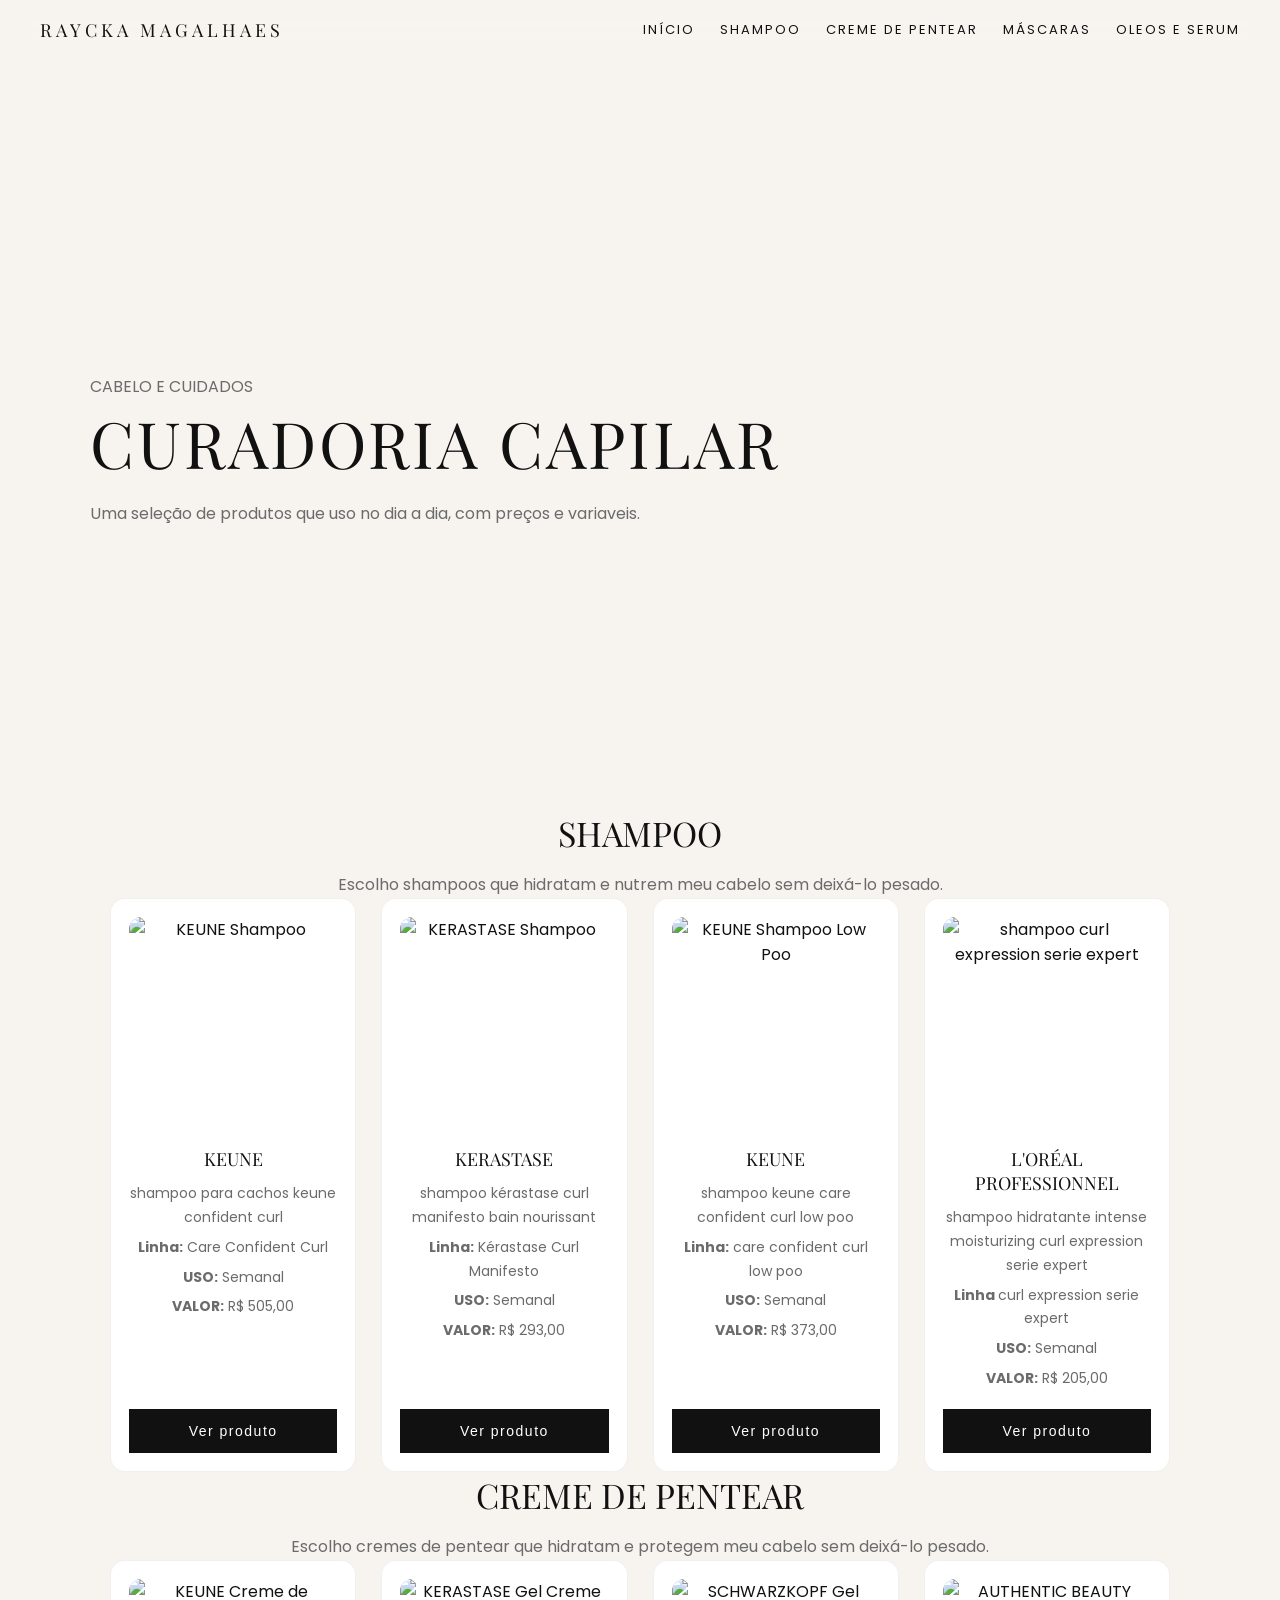
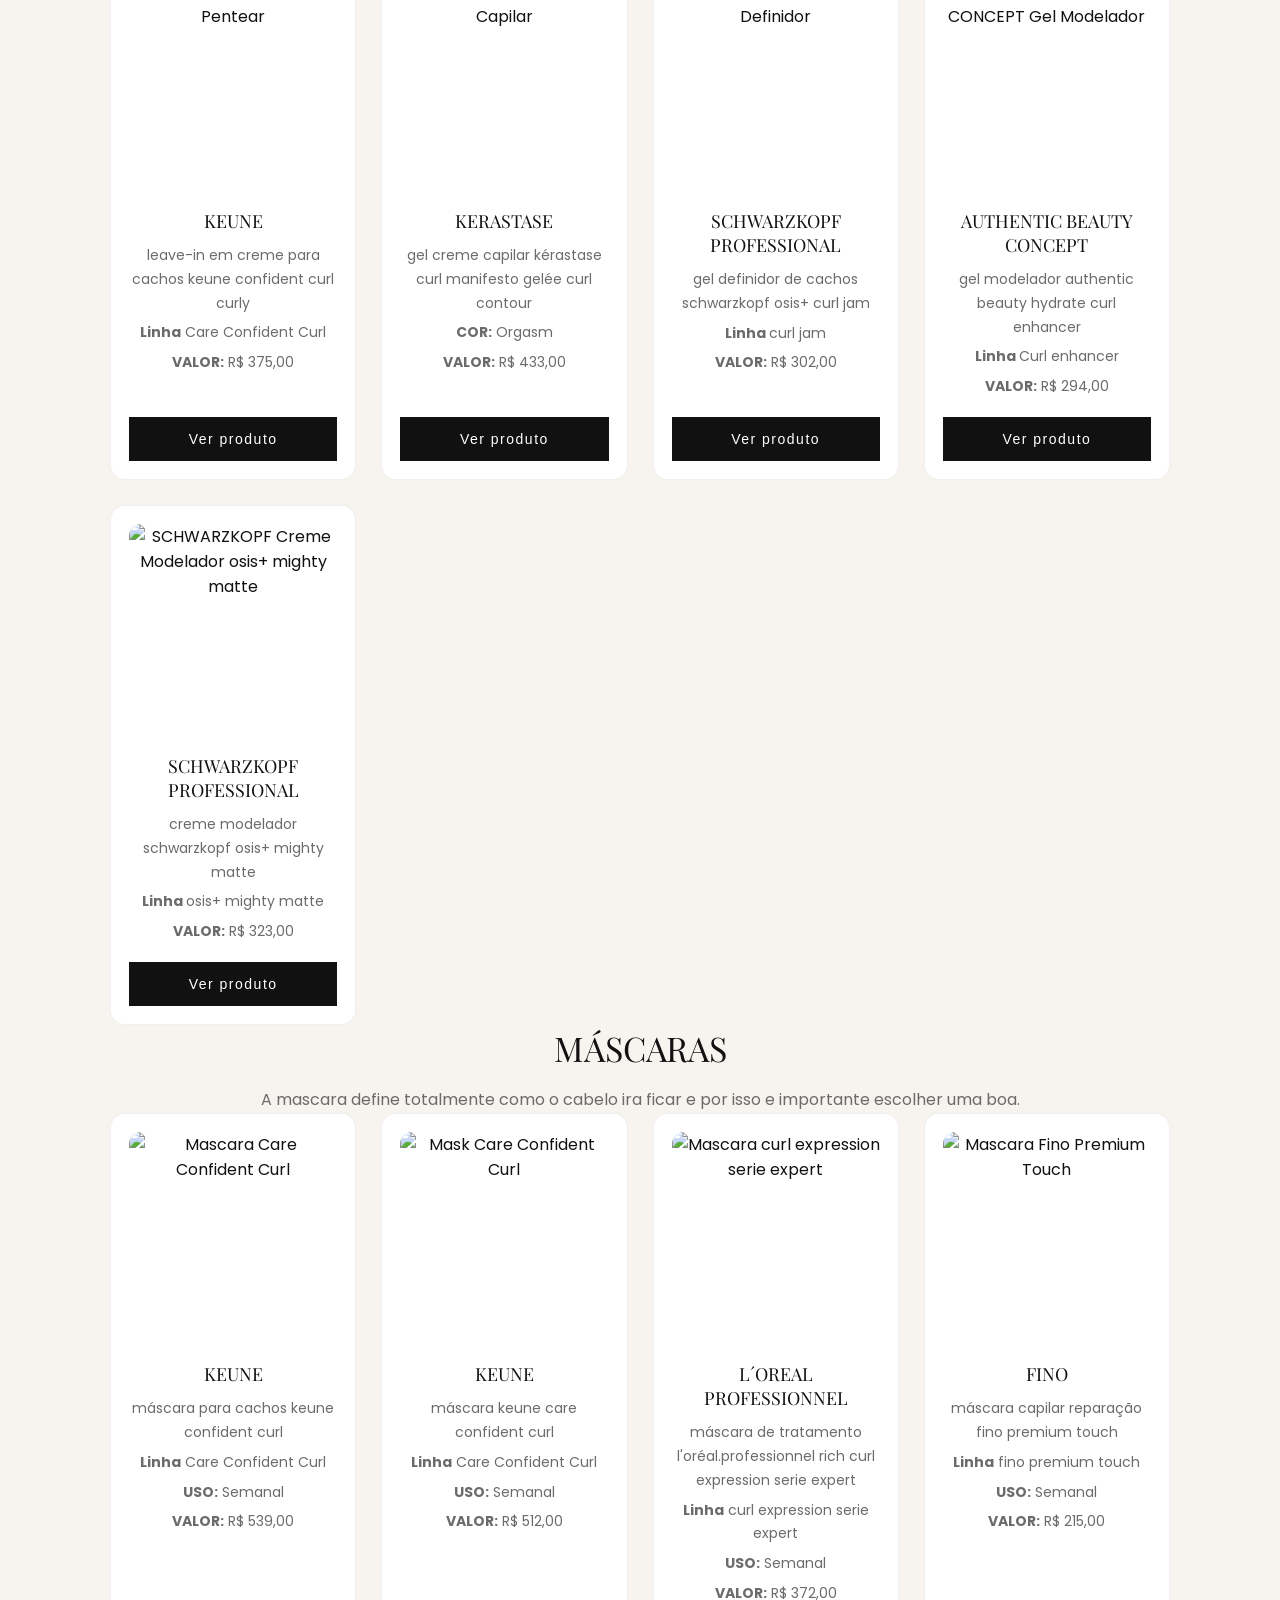
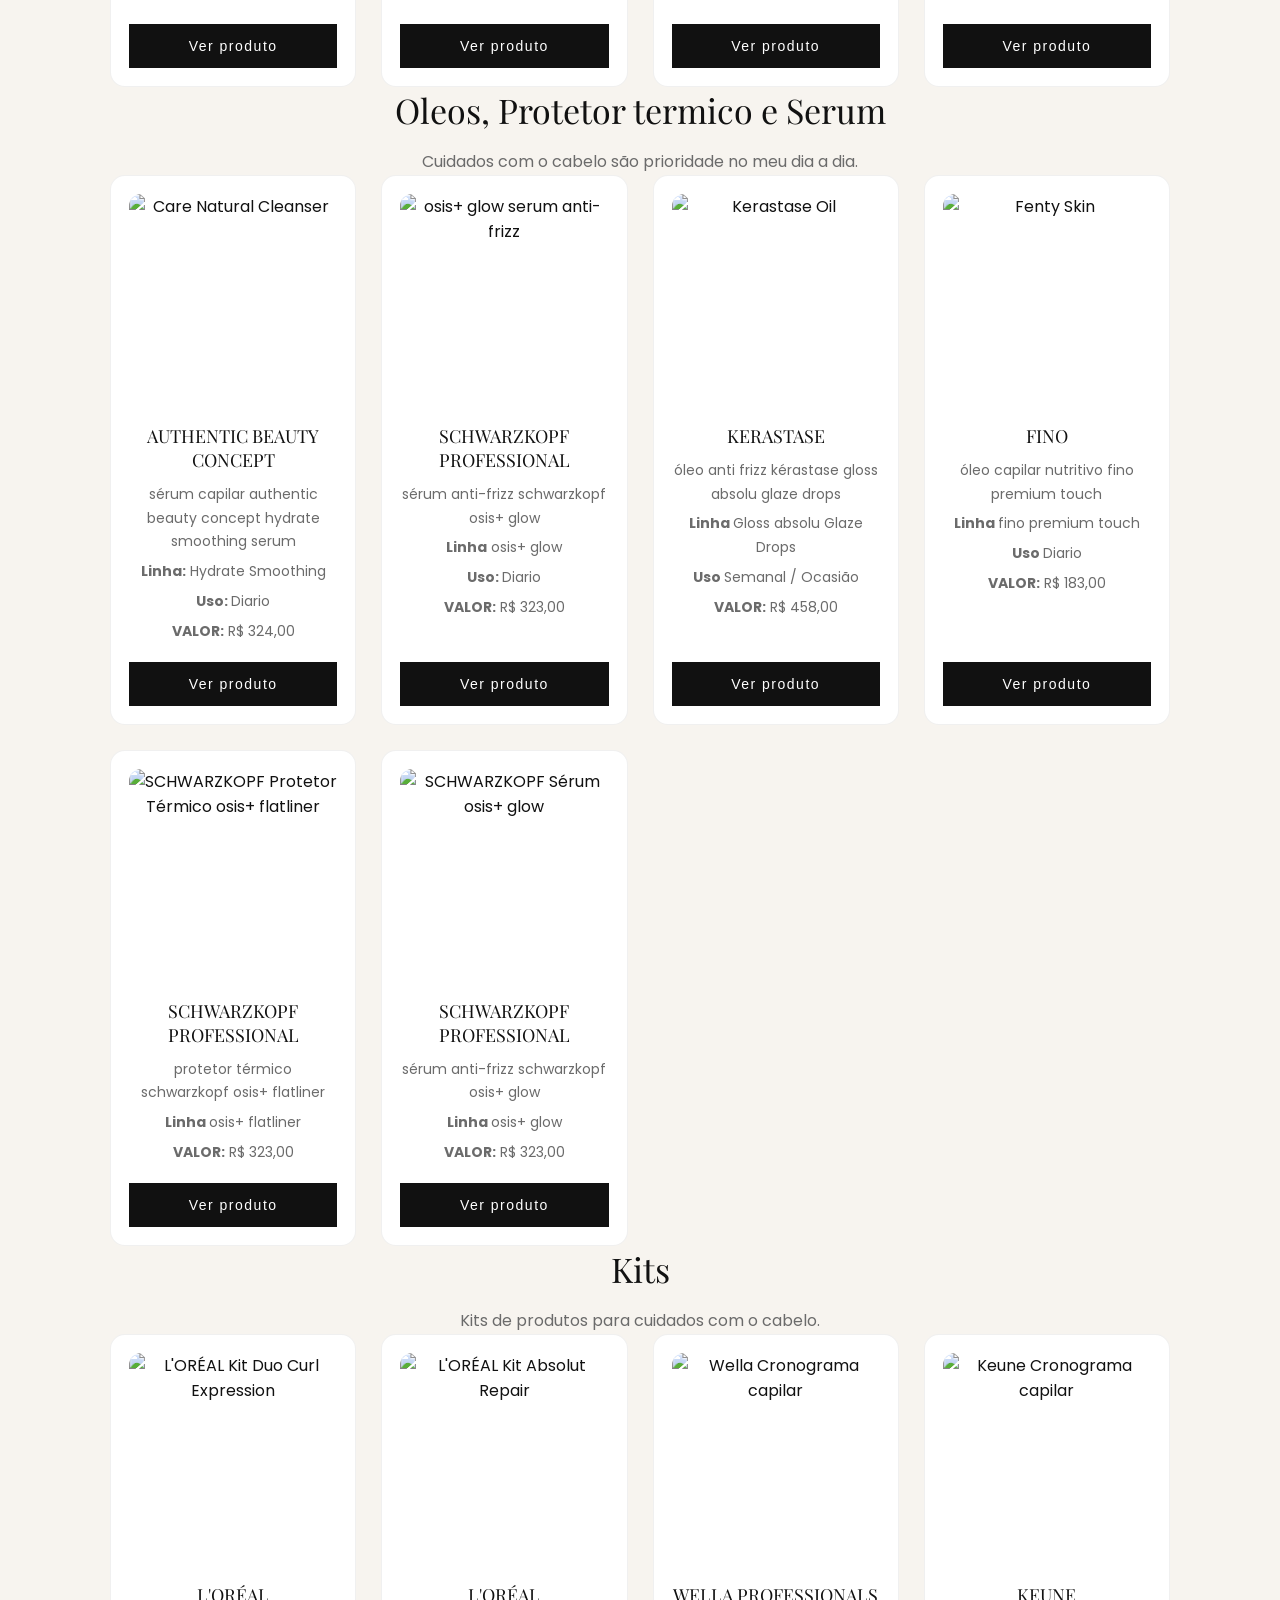
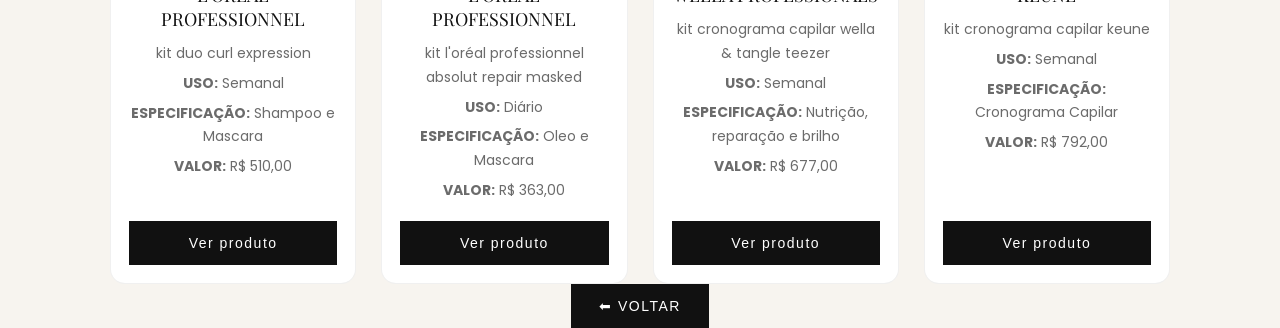
==== Cabelo.html @ 3a83c963 "Add files via upload" ====
<!DOCTYPE html>
<html lang="pt-BR">
<head>
    <meta charset="UTF-8">
    <title>Cabelo - Guia de Presentes</title>

    <link rel="stylesheet" href="style.css">

    <!-- FONTES -->
    <link rel="preconnect" href="https://fonts.googleapis.com">
    <link rel="preconnect" href="https://fonts.gstatic.com" crossorigin>

    <link href="https://fonts.googleapis.com/css2?family=Playfair+Display:wght@500;700&family=Poppins:wght@300;400;500;600&display=swap" rel="stylesheet">
</head>

<body>

<!-- ================= TOPBAR ================= -->
<div class="topbar">

    <div class="logo">RAYCKA MAGALHAES</div>

    <div class="links">
        <a href="index.html">Início</a>
        <a href="#Shampoo">Shampoo</a>
        <a href="#Creme de Pentear">Creme de Pentear</a>
        <a href="#mascaras">Máscaras</a>
        <a href="#Oleos e Serum">Oleos e Serum</a>
    </div>

</div>

<!-- ================= HERO ================= -->
<section class="hero container">

    <div class="hero-texto">

        <p class="subtitulo">CABELO E CUIDADOS</p>

        <h1>CURADORIA CAPILAR</h1>

        <p class="descricao">
            Uma seleção de produtos que uso no dia a dia, com preços e variaveis.
        </p>

    </div>

</section>

<!-- ================= SHAMPOO ================= -->
<section id="Shampoo" class="container reveal">

    <h2>SHAMPOO</h2>

    <p>Escolho shampoos que hidratam e nutrem meu cabelo sem deixá-lo pesado.</p>

    <div class="grid">

        <div class="card">
            <img src="images/KEUNE.shampoocareconfidentcurl.jpg" alt="KEUNE Shampoo">
            <h2>KEUNE</h2>
            <p>shampoo para cachos keune confident curl</p>
            <p><strong>Linha:</strong> Care Confident Curl</p>
            <p><strong>USO:</strong> Semanal</p>
            <p><strong>VALOR:</strong> R$ 505,00</p>

            <a href="https://www.sephora.com.br/shampoo-para-cachos-keune-confident-curl-9090820292-9090820292.html" target="_blank">
                <button>Ver produto</button>
            </a>
        </div>

        <div class="card">
            <img src="images/KERASTASE.shampoo.curlmanifesto.jpg" alt="KERASTASE Shampoo">
            <h2>KERASTASE</h2>
            <p>shampoo kérastase curl manifesto bain nourissant</p>
            <p><strong>Linha:</strong> Kérastase Curl Manifesto</p>
            <p><strong>USO:</strong> Semanal</p>
            <p><strong>VALOR:</strong> R$ 293,00</p>

            <a href="https://www.sephora.com.br/shampoo-kerastase-curl-manifesto-bain-nourissant-44990645-44990645.html" target="_blank">
                <button>Ver produto</button>
            </a>
        </div>

        <div class="card">
            <img src="images/KEUNE.shampoocareconfidentcurllowpoo.jpg" alt="KEUNE Shampoo Low Poo">
            <h2>KEUNE</h2>
            <p>shampoo keune care confident curl low poo</p>
            <p><strong>Linha:</strong> care confident curl low poo</p>
            <p><strong>USO:</strong> Semanal</p>
            <p><strong>VALOR:</strong> R$ 373,00</p>

            <a href="https://www.sephora.com.br/shampoo-keune-care-confident-curl-low-poo-9090719274-9090719274.html" target="_blank">
                <button>Ver produto</button>
            </a>
        </div>

        <div class="card">
            <img src="images/LOREAL.shampoocurlexpressionserieexpert.jpg" alt="shampoo curl expression serie expert">
            <h2>L'ORÉAL PROFESSIONNEL</h2>
            <p>shampoo hidratante intense moisturizing curl expression serie expert</p>
            <p><strong>Linha </strong> curl expression serie expert</p>
            <p><strong>USO:</strong> Semanal</p>
            <p><strong>VALOR:</strong> R$ 205,00</p>

            <a href="https://www.sephora.com.br/shampoo-hidratante-l-oreal-professionnel-intense-moisturizing-curl-expression-serie-expert-9090618637-9090618637.html" target="_blank">
                <button>Ver produto</button>
            </a>
        </div>

    </div>
</section>

<!-- ================= CREME DE PENTEAR ================= -->
<section id="Creme de Pentear" class="container reveal">

    <h2>CREME DE PENTEAR</h2>

    <p>Escolho cremes de pentear que hidratam e protegem meu cabelo sem deixá-lo pesado.</p>

    <div class="grid">

        <div class="card">
            <img src="images/KEUNE.cremepentearcareconfidentcurl.jpg" alt="KEUNE Creme de Pentear">
            <h2>KEUNE</h2>
            <p>leave-in em creme para cachos keune confident curl curly</p>
            <p><strong>Linha</strong> Care Confident Curl</p>
            <p><strong>VALOR:</strong> R$ 375,00</p>

            <a href="https://www.sephora.com.br/leave-in-para-cachos-keune-confident-curl-curly-9090820299-9090820299.html" target="_blank">
                <button>Ver produto</button>
            </a>
        </div>

        <div class="card">
            <img src="images/KERASTASE.gelcremecapilarcurlmanifesto.jpg" alt="KERASTASE Gel Creme Capilar">
            <h2>KERASTASE</h2>
            <p>gel creme capilar kérastase curl manifesto gelée curl contour</p>
            <p><strong>COR:</strong> Orgasm</p>
            <p><strong>VALOR:</strong> R$ 433,00</p>

            <a href="https://www.sephora.com.br/gel-creme-capilar-kerastase-curl-manifesto-gelee-curl-contour-44990650-44990650.html" target="_blank">
                <button>Ver produto</button>
            </a>
        </div>

        <div class="card">
            <img src="images/SCHWARZKOPF.geldefinidorcurljam.jpg" alt="SCHWARZKOPF Gel Definidor">
            <h2>SCHWARZKOPF PROFESSIONAL</h2>
            <p>gel definidor de cachos schwarzkopf osis+ curl jam</p>
            <p><strong>Linha </strong> curl jam</p>
            <p><strong>VALOR:</strong> R$ 302,00</p>

            <a href="https://www.sephora.com.br/gel-definidor-de-cachos-schwarzkopf-osis%2B-curl-jam-9090713529-9090713529.html" target="_blank">
                <button>Ver produto</button>
            </a>
        </div>

        <div class="card">
            <img src="images/AUTHENTICBEAUTYCONCEPT.gelmodeladorcurlenhancer.jpg" alt="AUTHENTIC BEAUTY CONCEPT Gel Modelador">
            <h2>AUTHENTIC BEAUTY CONCEPT</h2>
            <p>gel modelador authentic beauty hydrate curl enhancer</p>
            <p><strong>Linha </strong> Curl enhancer</p>
            <p><strong>VALOR:</strong> R$ 294,00</p>

            <a href="https://www.sephora.com.br/gel-modelador-authentic-beauty-hydrate-curl-enhancer-9090722160-722160.html" target="_blank">
                <button>Ver produto</button>
            </a>
        </div>

        <div class="card">
            <img src="images/SCHWARZKOPF.crememodeladorosismightymatte.jpg" alt="SCHWARZKOPF Creme Modelador osis+ mighty matte">
            <h2>SCHWARZKOPF PROFESSIONAL</h2>
            <p>creme modelador schwarzkopf osis+ mighty matte</p>
            <p><strong>Linha </strong> osis+ mighty matte</p>
            <p><strong>VALOR:</strong> R$ 323,00</p>

            <a href="https://www.sephora.com.br/creme-modelador-schwarzkopf-osis%2B-mighty-matte-9090713520-9090713520.html" target="_blank">
                <button>Ver produto</button>
            </a>
        </div>

    </div>
</section>

<!-- ================= MASCARAS ================= -->
<section id="mascaras" class="container reveal">

    <h2>MÁSCARAS</h2>

    <p>A mascara define totalmente como o cabelo ira ficar e por isso e importante escolher uma boa.</p>

    <div class="grid">

        <div class="card">
            <img src="images/KEUNE.mascaracareconfident.jpg" alt="Mascara Care Confident Curl">
            <h2>KEUNE</h2>
            <p>máscara para cachos keune confident curl</p>
            <p><strong>Linha</strong> Care Confident Curl</p>
            <p><strong>USO:</strong> Semanal</p>
            <p><strong>VALOR:</strong> R$ 539,00</p>

            <a href="https://www.sephora.com.br/mascara-para-cachos-keune-confident-curl-9090820296-9090820296.html" target="_blank">
                <button>Ver produto</button>
            </a>
        </div>

        <div class="card">
            <img src="images/KEUNE.careconfidentmask.jpg" alt="Mask Care Confident Curl">
            <h2>KEUNE</h2>
            <p>máscara keune care confident curl</p>
            <p><strong>Linha</strong> Care Confident Curl</p>
            <p><strong>USO:</strong> Semanal</p>
            <p><strong>VALOR:</strong> R$ 512,00</p>

            <a href="https://www.sephora.com.br/mascara-keune-care-confident-curl-9090719280-9090719280.html" target="_blank">
                <button>Ver produto</button>
            </a>
        </div>

        <div class="card">
            <img src="images/LOREAL.mascaracurlexpressionserieexpert.jpg" alt="Mascara curl expression serie expert">
            <h2>L´OREAL PROFESSIONNEL</h2>
            <p>máscara de tratamento l'oréal.professionnel rich curl expression serie expert</p>
            <p><strong>Linha</strong> curl expression serie expert</p>
            <p><strong>USO:</strong> Semanal</p>
            <p><strong>VALOR:</strong> R$ 372,00</p>

            <a href="https://www.sephora.com.br/mascara-de-tratamento-l-oreal-professionnel-rich-curl-expression-serie-expert-9090654059-9090654059.html" target="_blank">
                <button>Ver produto</button>
            </a>
        </div>

        <div class="card">
            <img src="images/FINO.máscarafinopremiumtouch.jpg" alt="Mascara Fino Premium Touch">
            <h2>FINO</h2>
            <p>máscara capilar reparação fino premium touch</p>
            <p><strong>Linha</strong> fino premium touch</p>
            <p><strong>USO:</strong> Semanal</p>
            <p><strong>VALOR:</strong> R$ 215,00</p>

            <a href="https://www.sephora.com.br/mascara-capilar-reparacao-fino-premium-touch-9090815481-9090815481.html" target="_blank">
                <button>Ver produto</button>
            </a>
        </div>


    </div>
</section>

<!-- ================= OLEOS E SERUM ================= -->
<section id="Oleos e Serum" class="container reveal">

    <h2>Oleos, Protetor termico e Serum</h2>

    <p>Cuidados com o cabelo são prioridade no meu dia a dia.</p>

    <div class="grid">

        <div class="card">
            <img src="images/AUTHENTICBEAUTYCONCEPT.serumhydratesmoothing.jpg" alt="Care Natural Cleanser">
            <h2>AUTHENTIC BEAUTY CONCEPT</h2>
            <p>sérum capilar authentic beauty concept hydrate smoothing serum</p>
            <p><strong>Linha:</strong> Hydrate Smoothing</p>
            <p><strong>Uso: </strong> Diario</p>
            <p><strong>VALOR:</strong> R$ 324,00</p>

            <a href="https://www.sephora.com.br/serum-capilar-authentic-beauty-concept-hydrate-smoothing-serum-9090736682-736682.html" target="_blank">
                <button>Ver produto</button>
            </a>
        </div>

        <div class="card">
            <img src="images/SCHWARZKOPFPROFESSIONAL.serumantifrizzosis.jpg" alt="osis+ glow serum anti-frizz">
            <h2>SCHWARZKOPF PROFESSIONAL</h2>
            <p>sérum anti-frizz schwarzkopf osis+ glow</p>
            <p><strong>Linha</strong> osis+ glow</p>
            <p><strong>Uso: </strong> Diario</p>
            <p><strong>VALOR:</strong> R$ 323,00</p>

            <a href="https://www.sephora.com.br/serum-anti-frizz-schwarzkopf-osis%2B-glow-9090713541-9090713541.html" target="_blank">
                <button>Ver produto</button>
            </a>
        </div>

        <div class="card">
            <img src="images/KERASTASE.oleoglossabsolu.jpg" alt="Kerastase Oil">
            <h2>KERASTASE</h2>
            <p>óleo anti frizz kérastase gloss absolu glaze drops</p>
            <p><strong>Linha </strong> Gloss absolu Glaze Drops</p>
            <p><strong>Uso </strong> Semanal / Ocasião</p>
            <p><strong>VALOR:</strong> R$ 458,00</p>

            <a href="https://www.sephora.com.br/oleo-anti-frizz-%20kerastase-gloss-absolu-glaze-drops-88993372-88993372.html" target="_blank">
                <button>Ver produto</button>
            </a>
        </div>

        <div class="card">
            <img src="images/FINO.óleocapilarfinopremiumtouch.jpg" alt="Fenty Skin">
            <h2>FINO</h2>
            <p>óleo capilar nutritivo fino premium touch</p>
            <p><strong>Linha </strong> fino premium touch</p>
            <p><strong>Uso </strong> Diario</p>
            <p><strong>VALOR:</strong> R$ 183,00</p>

            <a href="https://www.sephora.com.br/oleo-capilar-nutritivo-fino-premium-touch-9090815482-9090815482.html" target="_blank">
                <button>Ver produto</button>
            </a>
        </div>

        <div class="card">
            <img src="images/SCHWARZKOPF.protetortermicoosisflatliner.jpg" alt="SCHWARZKOPF Protetor Térmico osis+ flatliner">
            <h2>SCHWARZKOPF PROFESSIONAL</h2>
            <p>protetor térmico schwarzkopf osis+ flatliner</p>
            <p><strong>Linha </strong> osis+ flatliner</p>
            <p><strong>VALOR:</strong> R$ 323,00</p>

            <a href="https://www.sephora.com.br/protetor-termico-schwarzkopf-flatliner-osis%2B-9090713534-9090713534.html" target="_blank">
                <button>Ver produto</button>
            </a>
        </div>

        <div class="card">
            <img src="images/SCHWARZKOPF.sérumosisglow.jpg" alt="SCHWARZKOPF Sérum osis+ glow">
            <h2>SCHWARZKOPF PROFESSIONAL</h2>
            <p>sérum anti-frizz schwarzkopf osis+ glow</p>
            <p><strong>Linha </strong> osis+ glow</p>
            <p><strong>VALOR:</strong> R$ 323,00</p>

            <a href="https://www.sephora.com.br/serum-anti-frizz-schwarzkopf-osis%2B-glow-9090713541-9090713541.html" target="_blank">
                <button>Ver produto</button>
            </a>
        </div>

    </div>
</section>

<!-- ================= KITS ================= -->
<section id="Kits" class="container reveal">

    <h2>Kits</h2>

    <p>Kits de produtos para cuidados com o cabelo.</p>

    <div class="grid">

        <div class="card">
            <img src="images/LOREAL.kitduocurlexpression.jpg" alt="L'ORÉAL Kit Duo Curl Expression">
            <h2>L'ORÉAL PROFESSIONNEL</h2>
            <p>kit duo curl expression</p>
            <p><strong>USO:</strong> Semanal</p>
            <p><strong>ESPECIFICAÇÃO:</strong> Shampoo e Mascara</p>
            <p><strong>VALOR:</strong> R$ 510,00</p>

            <a href="https://www.sephora.com.br/kit-duo-curl-expression-kit90hair-kit90hair.html" target="_blank">
                <button>Ver produto</button>
            </a>
        </div>

        <div class="card">
            <img src="images/LOREAL.kitabsolutrepair.jpg" alt="L'ORÉAL Kit Absolut Repair">
            <h2>L'ORÉAL PROFESSIONNEL</h2>
            <p>kit l'oréal professionnel absolut repair masked</p>
            <p><strong>USO:</strong> Diário</p>
            <p><strong>ESPECIFICAÇÃO:</strong> Oleo e Mascara</p>
            <p><strong>VALOR:</strong> R$ 363,00</p>

            <a href="https://www.sephora.com.br/kit-l-oreal-professionnel-absolut-repair-masked-9090771882-9090771882.html" target="_blank">
                <button>Ver produto</button>
            </a>
        </div>

        <div class="card">
            <img src="images/WELLA.kitcronogramacapilarepente.jpg" alt="Wella Cronograma capilar">
            <h2>WELLA PROFESSIONALS</h2>
            <p>kit cronograma capilar wella & tangle teezer</p>
            <p><strong>USO:</strong> Semanal</p>
            <p><strong>ESPECIFICAÇÃO:</strong> Nutrição, reparação e brilho</p>
            <p><strong>VALOR:</strong> R$ 677,00</p>

            <a href="https://www.sephora.com.br/Kit-Cronograma-Capilar-Wella-tangle-teezer-Kit48Hair-Kit48Hair.html" target="_blank">
                <button>Ver produto</button>
            </a>
        </div>

        <div class="card">
            <img src="images/KEUNE.kitcronogramacapilarepente.jpg" alt="Keune Cronograma capilar">
            <h2>KEUNE</h2>
            <p>kit cronograma capilar keune</p>
            <p><strong>USO:</strong> Semanal</p>
            <p><strong>ESPECIFICAÇÃO:</strong> Cronograma Capilar</p>
            <p><strong>VALOR:</strong> R$ 792,00</p>

            <a href="https://www.sephora.com.br/kit-cronograma-capilar-keune-kit14hair-kit14hair.html" target="_blank">
                <button>Ver produto</button>
            </a>
        </div>

    </div>
</section>

<!-- ================= VOLTAR ================= -->
<div class="container">
    <button onclick="window.location.href='index.html'">
        ⬅ VOLTAR
    </button>
</div>

</body>
</html>
---- style.css ----
/* ===========================
   VARIÁVEIS (CORES LUXO)
=========================== */

:root {
    --cor-fundo: #f7f4ef;
    --cor-principal: #111111;
    --cor-secundaria: #3a3a3a;
    --cor-texto-claro: #6b6b6b;
    --cor-branco: #ffffff;
}

/* ===========================
   RESET BÁSICO
=========================== */

* {
    margin: 0;
    padding: 0;
    box-sizing: border-box;
}

/* ===========================
   BODY
=========================== */

body {
    background-color: var(--cor-fundo);
    font-family: "Poppins", sans-serif;
    color: var(--cor-principal);
    padding-top: 90px;
    text-align: center;
}

/* ===========================
   CONTAINER
=========================== */

.container {
    max-width: 1100px;
    margin: 0 auto;
    padding: 0 20px;
}

/* ===========================
   TIPOGRAFIA
=========================== */

h1, h2, h3 {
    font-family: "Playfair Display", serif;
    font-weight: 400;
}

h1 {
    font-size: 64px;
    letter-spacing: 3px;
    margin-bottom: 15px;
}

h2 {
    font-size: 34px;
    margin-bottom: 15px;
}

p {
    font-size: 16px;
    line-height: 1.7;
    color: var(--cor-texto-claro);
}

/* ===========================
   LINKS
=========================== */

a {
    text-decoration: none;
    color: inherit;
}

/* ===========================
   BOTÕES
=========================== */

button,
.botao-principal {
    background: var(--cor-principal);
    color: var(--cor-branco);
    border: none;
    padding: 14px 28px;
    font-size: 14px;
    letter-spacing: 1.5px;
    cursor: pointer;
    transition: 0.3s ease;
}

button:hover,
.botao-principal:hover {
    background: #000;
    transform: translateY(-2px);
}

/* ===========================
   TOPBAR
=========================== */

.topbar {
    position: fixed;
    top: 0;
    left: 0;
    width: 100%;
    padding: 18px 40px;

    display: flex;
    justify-content: space-between;
    align-items: center;

    background: rgba(247, 244, 239, 0.75);
    backdrop-filter: blur(14px);
    z-index: 9999;
}

.logo {
    font-family: "Playfair Display", serif;
    font-size: 18px;
    letter-spacing: 4px;
}

.topbar .links {
    display: flex;
    gap: 25px;
}

.topbar .links a {
    font-size: 13px;
    letter-spacing: 2px;
    text-transform: uppercase;
}

/* ===========================
   HERO (SEM OVERFLOW)
=========================== */

.hero {
    display: flex;
    align-items: center;
    justify-content: space-between;
    gap: 60px;
    min-height: 80vh;
    padding: 60px 0;
}

.hero-texto {
    flex: 1;
    text-align: left;
}

.hero-imagem {
    flex: 1;
    display: flex;
    justify-content: center;
}

.hero-imagem img {
    width: 100%;
    max-width: 450px;
}

/* ===========================
   CATEGORIAS
=========================== */

.categorias {
    margin-top: 80px;
}

.categorias-grid {
    display: grid;
    grid-template-columns: repeat(auto-fit, minmax(220px, 1fr));
    gap: 25px;
}

/* ===========================
   GRID DE PRODUTOS
=========================== */

.grid {
    display: grid;
    grid-template-columns: repeat(auto-fit, minmax(220px, 1fr));
    gap: 25px;
    align-items: stretch;
}

/* ===========================
   CARD PADRONIZADO (CORRIGIDO)
=========================== */

.card {
    background: var(--cor-branco);
    border: 1px solid rgba(0, 0, 0, 0.06);
    border-radius: 15px;

    padding: 18px;

    display: flex;
    flex-direction: column;

    height: 100%;
}

/* hover */
.card:hover {
    transform: translateY(-6px);
    box-shadow: 0 18px 40px rgba(0, 0, 0, 0.12);
}

/* imagem uniforme */
.card img {
    width: 100%;
    height: 210px;
    object-fit: cover;
    border-radius: 12px;
    margin-bottom: 12px;
}

/* texto */
.card h2 {
    font-size: 18px;
    margin: 8px 0;
}

.card p {
    font-size: 14px;
    margin: 3px 0;
}

/* botão sempre embaixo */
.card a {
    margin-top: auto;
}

.card button {
    width: 100%;
    margin-top: 15px;
}

/* ===========================
   MENU CATEGORIAS
=========================== */

.menu-categorias {
    display: flex;
    justify-content: center;
    gap: 12px;
    margin: 30px 0;
    flex-wrap: wrap;
}

.menu-categorias a {
    background: var(--cor-principal);
    color: white;
    padding: 10px 18px;
    font-size: 13px;
}

/* ===========================
   UTILIDADES
=========================== */

section {
    padding: 80px 0;
    scroll-margin-top: 120px;
}

.escondido {
    display: none;
}

.visivel {
    display: block;
}
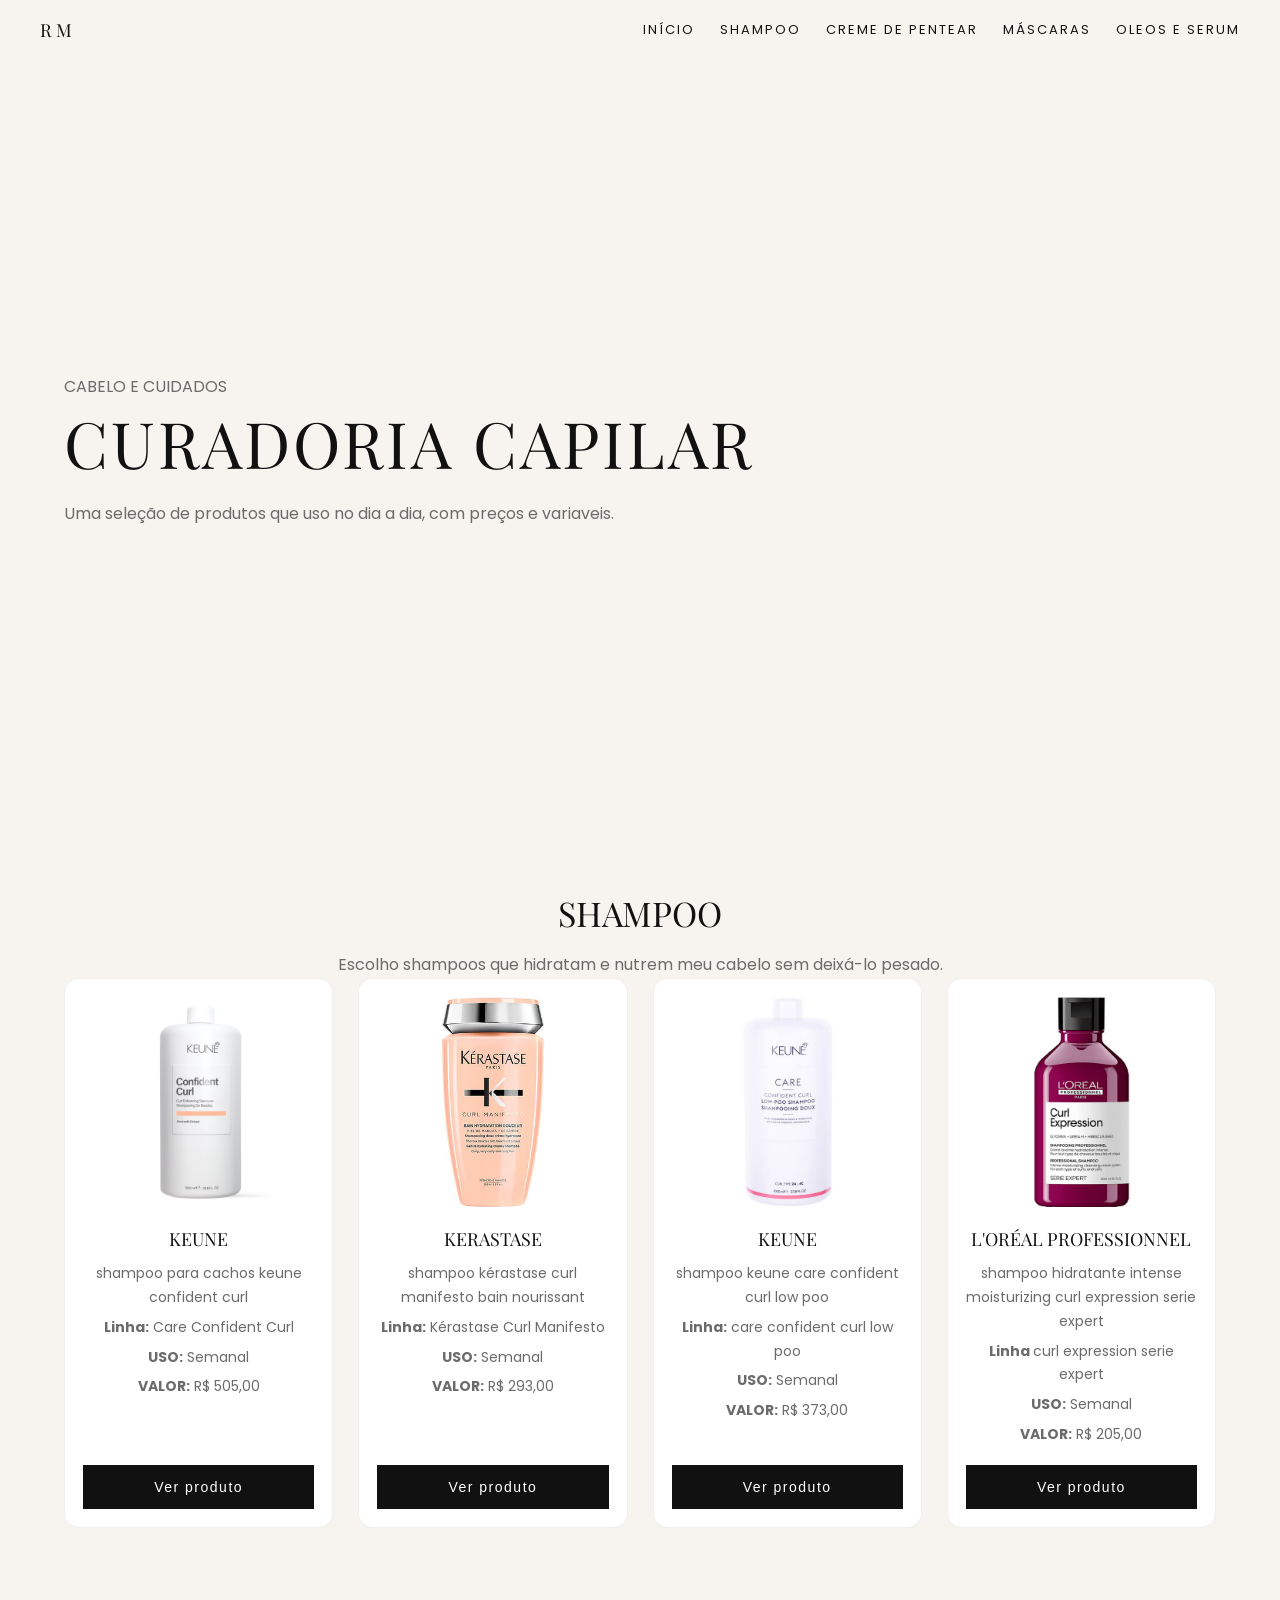
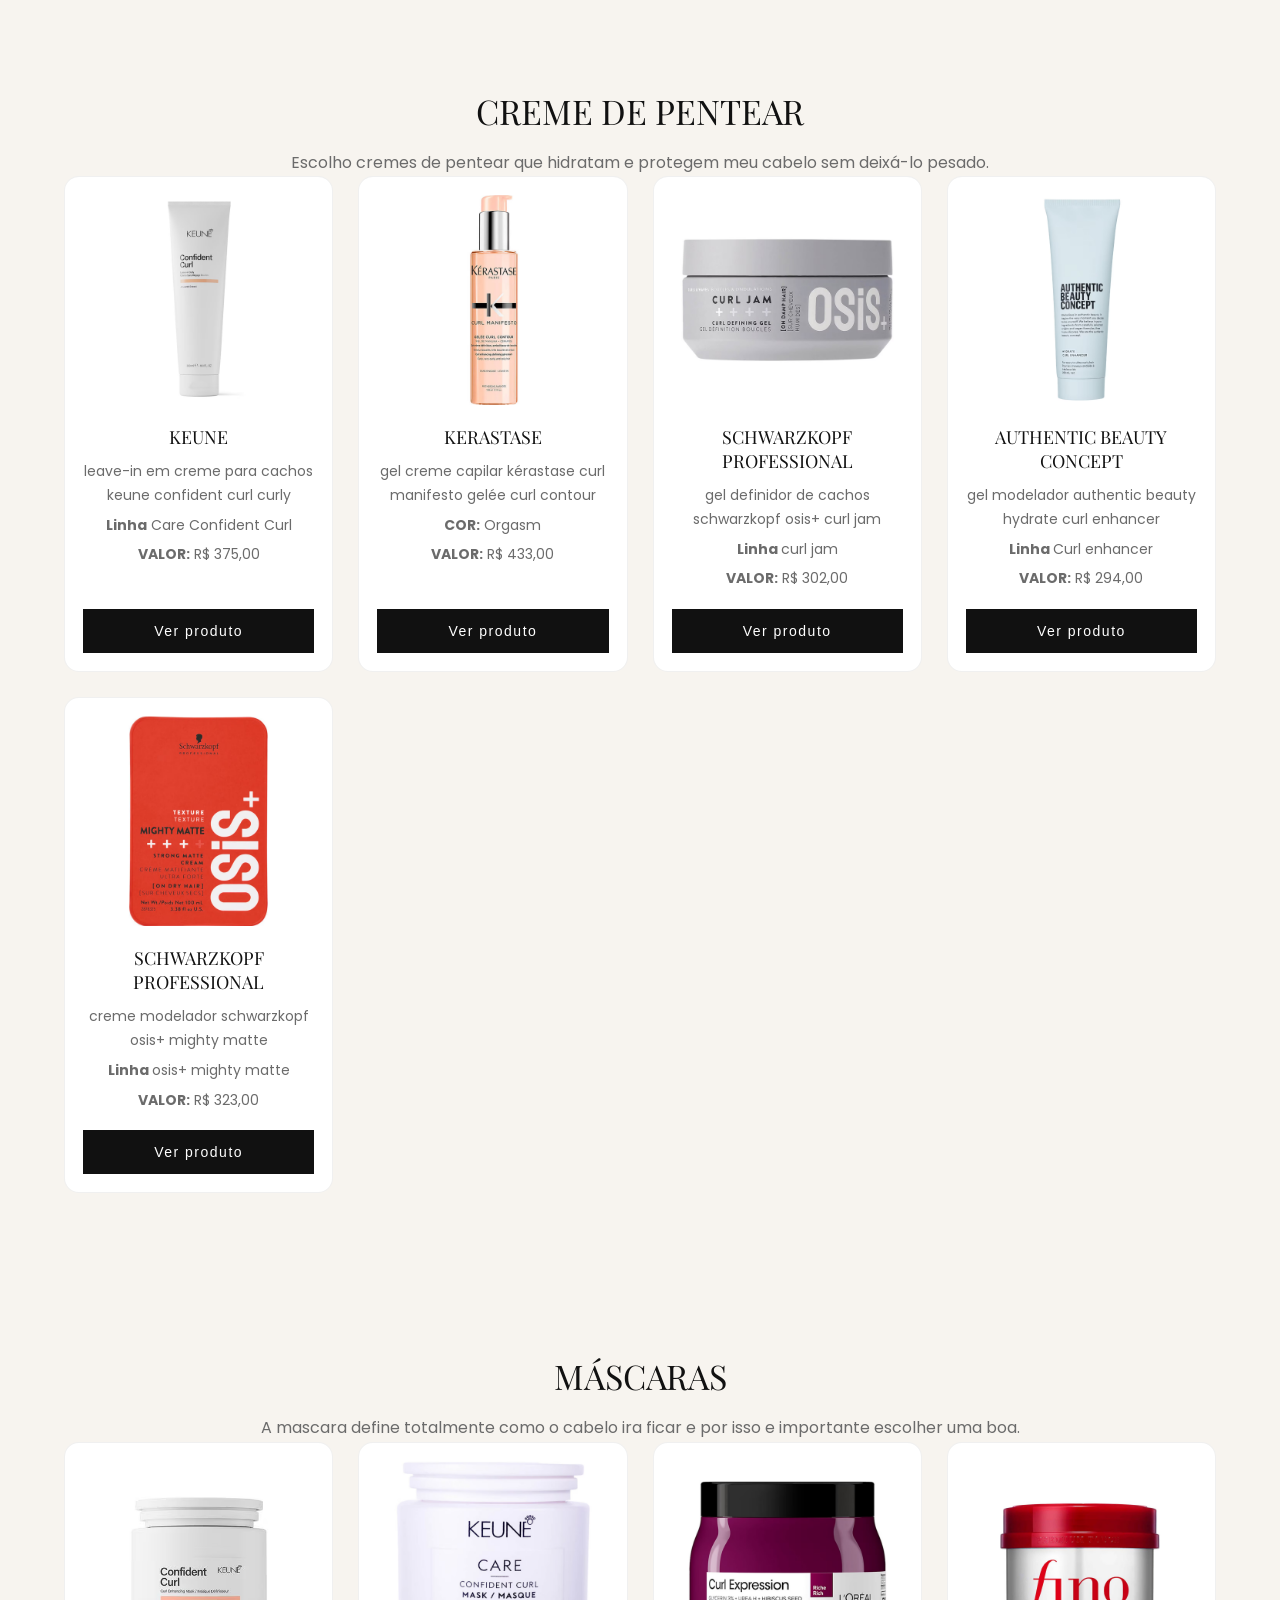
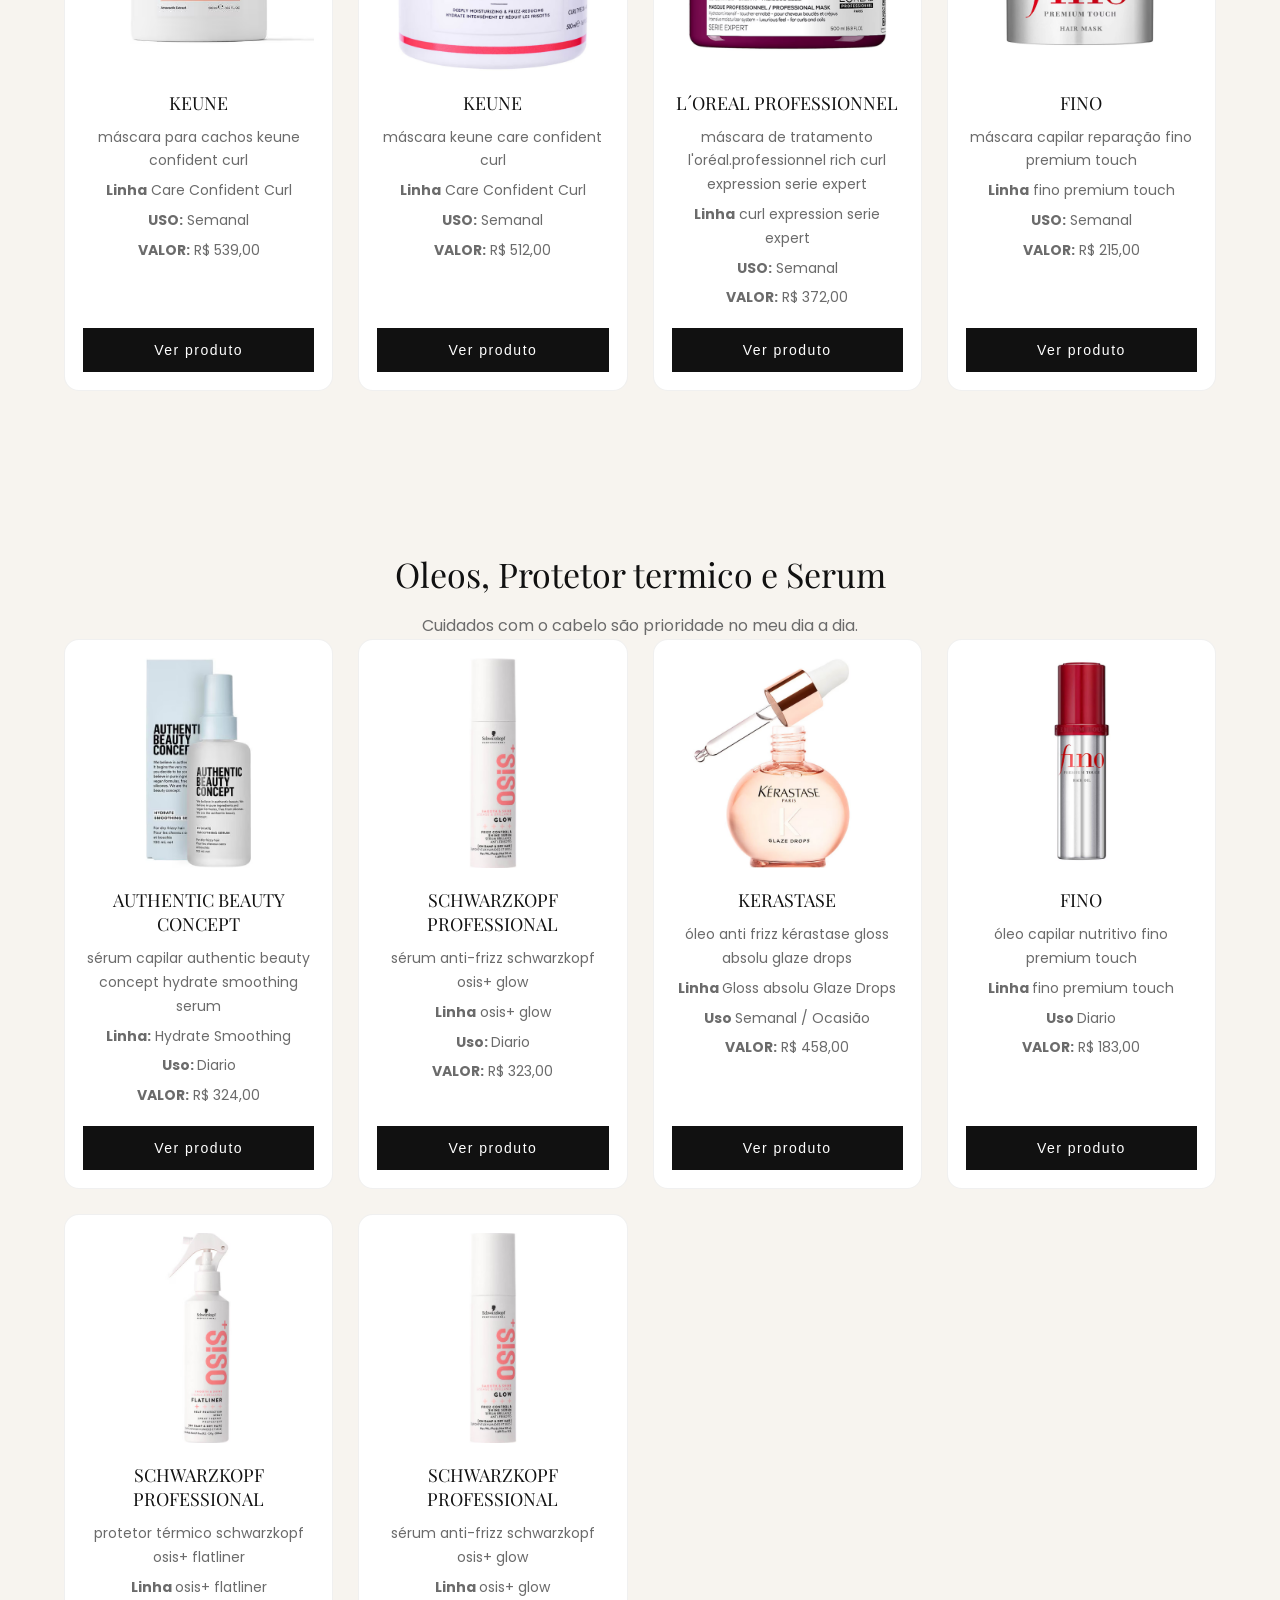
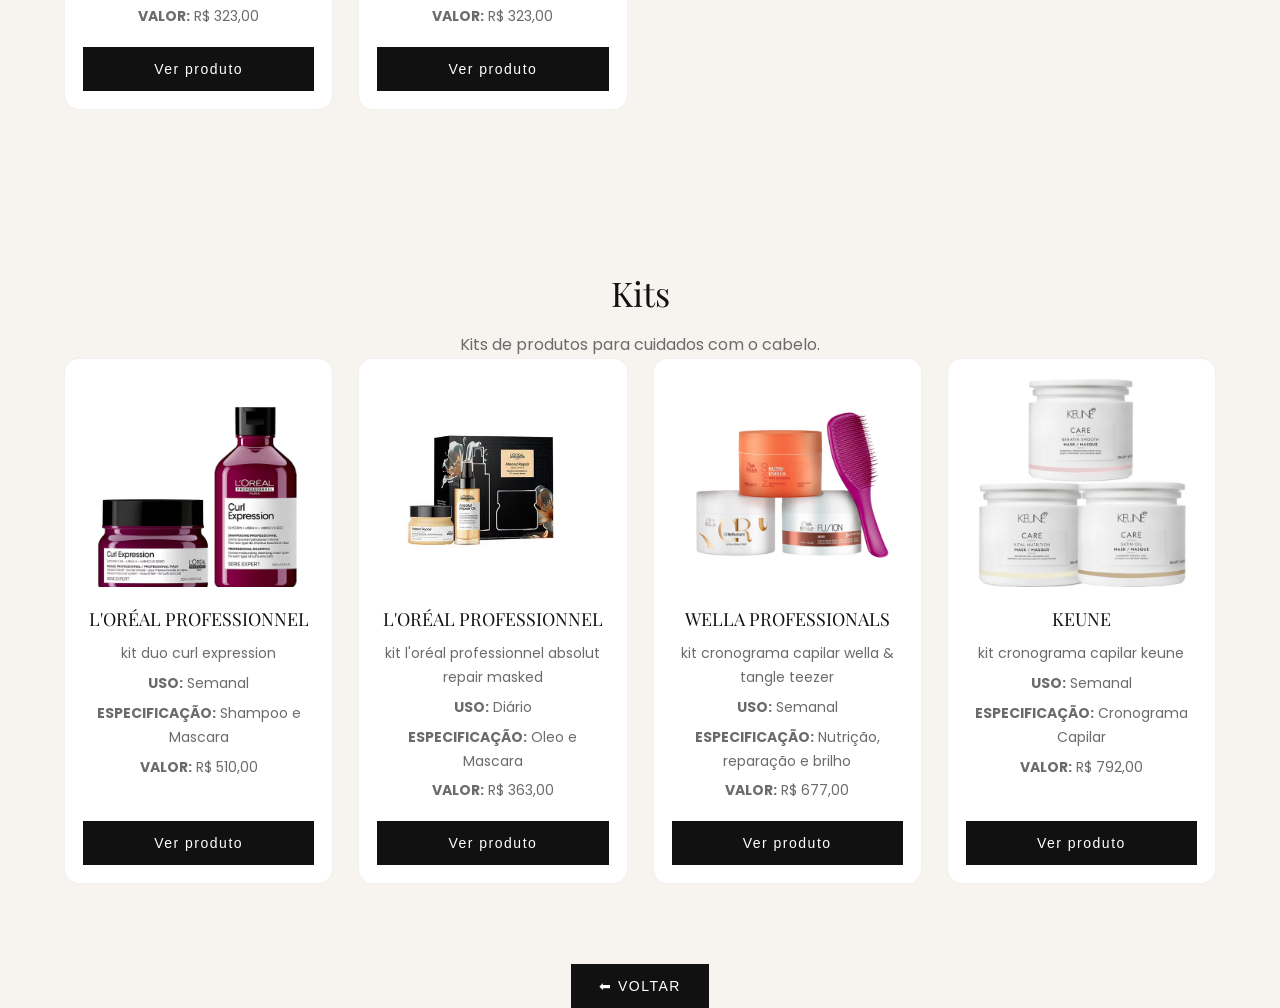
==== commit 76256d4a: "Update Cabelo.html" ====
--- a/Cabelo.html
+++ b/Cabelo.html
@@ -18,7 +18,7 @@
 <!-- ================= TOPBAR ================= -->
 <div class="topbar">
 
-    <div class="logo">RAYCKA MAGALHAES</div>
+    <div class="logo">RM</div>
 
     <div class="links">
         <a href="index.html">Início</a>
@@ -408,4 +408,4 @@
 </div>
 
 </body>
-</html>+</html>
--- a/style.css
+++ b/style.css
@@ -1,5 +1,5 @@
 /* ===========================
-   VARIÁVEIS (CORES LUXO)
+   VARIÁVEIS (CORES)
 =========================== */
 
 :root {
@@ -26,10 +26,11 @@
 
 body {
     background-color: var(--cor-fundo);
+    color: var(--cor-principal);
+
     font-family: "Poppins", sans-serif;
-    color: var(--cor-principal);
+    text-align: center;
     padding-top: 90px;
-    text-align: center;
 }
 
 /* ===========================
@@ -37,19 +38,25 @@
 =========================== */
 
 .container {
-    max-width: 1100px;
+    width: 90%;
+    max-width: 1200px;
     margin: 0 auto;
-    padding: 0 20px;
 }
 
 /* ===========================
    TIPOGRAFIA
 =========================== */
 
-h1, h2, h3 {
+/* Títulos */
+
+h1,
+h2,
+h3 {
     font-family: "Playfair Display", serif;
     font-weight: 400;
 }
+
+/* Título Principal */
 
 h1 {
     font-size: 64px;
@@ -57,10 +64,14 @@
     margin-bottom: 15px;
 }
 
+/* Títulos Secundários */
+
 h2 {
     font-size: 34px;
     margin-bottom: 15px;
 }
+
+/* Parágrafos */
 
 p {
     font-size: 16px;
@@ -76,6 +87,7 @@
     text-decoration: none;
     color: inherit;
 }
+
 
 /* ===========================
    BOTÕES
@@ -93,6 +105,8 @@
     transition: 0.3s ease;
 }
 
+/* Efeito ao passar o mouse */
+
 button:hover,
 .botao-principal:hover {
     background: #000;
@@ -116,8 +130,11 @@
 
     background: rgba(247, 244, 239, 0.75);
     backdrop-filter: blur(14px);
+
     z-index: 9999;
 }
+
+/* Logo */
 
 .logo {
     font-family: "Playfair Display", serif;
@@ -125,6 +142,8 @@
     letter-spacing: 4px;
 }
 
+/* Links do menu */
+
 .topbar .links {
     display: flex;
     gap: 25px;
@@ -136,8 +155,9 @@
     text-transform: uppercase;
 }
 
-/* ===========================
-   HERO (SEM OVERFLOW)
+
+/* ===========================
+   HERO
 =========================== */
 
 .hero {
@@ -149,11 +169,15 @@
     padding: 60px 0;
 }
 
+/* Texto do Hero */
+
 .hero-texto {
     flex: 1;
     text-align: left;
 }
 
+/* Imagem do Hero */
+
 .hero-imagem {
     flex: 1;
     display: flex;
@@ -163,6 +187,7 @@
 .hero-imagem img {
     width: 100%;
     max-width: 450px;
+    height: auto;
 }
 
 /* ===========================
@@ -171,6 +196,12 @@
 
 .categorias {
     margin-top: 80px;
+
+    display: flex;
+    flex-wrap: wrap;
+    justify-content: center;
+
+    gap: 20px;
 }
 
 .categorias-grid {
@@ -185,44 +216,60 @@
 
 .grid {
     display: grid;
+
     grid-template-columns: repeat(auto-fit, minmax(220px, 1fr));
     gap: 25px;
+
     align-items: stretch;
 }
 
 /* ===========================
-   CARD PADRONIZADO (CORRIGIDO)
+   CARDS
 =========================== */
 
 .card {
     background: var(--cor-branco);
+
     border: 1px solid rgba(0, 0, 0, 0.06);
     border-radius: 15px;
 
     padding: 18px;
-
     display: flex;
     flex-direction: column;
-
     height: 100%;
 }
 
-/* hover */
+/* Efeito ao passar o mouse */
+
 .card:hover {
     transform: translateY(-6px);
     box-shadow: 0 18px 40px rgba(0, 0, 0, 0.12);
 }
 
-/* imagem uniforme */
+
+/* Imagem dos produtos */
+
 .card img {
     width: 100%;
     height: 210px;
+
     object-fit: cover;
+
     border-radius: 12px;
     margin-bottom: 12px;
 }
 
-/* texto */
+
+/* Ajuste geral das imagens */
+
+img {
+    max-width: 100%;
+    height: auto;
+}
+
+
+/* Textos dos cards */
+
 .card h2 {
     font-size: 18px;
     margin: 8px 0;
@@ -233,7 +280,9 @@
     margin: 3px 0;
 }
 
-/* botão sempre embaixo */
+
+/* Botão sempre no final */
+
 .card a {
     margin-top: auto;
 }
@@ -244,20 +293,25 @@
 }
 
 /* ===========================
-   MENU CATEGORIAS
+   MENU DE CATEGORIAS
 =========================== */
 
 .menu-categorias {
     display: flex;
     justify-content: center;
+
     gap: 12px;
     margin: 30px 0;
+
     flex-wrap: wrap;
 }
+
+/* Botões das categorias */
 
 .menu-categorias a {
     background: var(--cor-principal);
     color: white;
+
     padding: 10px 18px;
     font-size: 13px;
 }
@@ -271,10 +325,169 @@
     scroll-margin-top: 120px;
 }
 
+/* Controle de exibição */
+
 .escondido {
     display: none;
 }
 
 .visivel {
     display: block;
-}+}
+
+/* ===========================
+   RESPONSIVIDADE (TABLET)
+=========================== */
+
+@media (max-width: 1024px) {
+
+    /* Tipografia */
+
+    h1 {
+        font-size: 52px;
+    }
+
+    h2 {
+        font-size: 30px;
+    }
+
+    /* Hero */
+
+    .hero {
+        gap: 40px;
+    }
+
+    .hero-imagem img {
+        max-width: 380px;
+    }
+
+    /* Cards */
+
+    .card img {
+        height: 200px;
+    }
+
+}
+
+/* ===========================
+   RESPONSIVIDADE (CELULAR)
+=========================== */
+
+@media (max-width: 768px) {
+
+
+    /* ===========================
+       TIPOGRAFIA
+    =========================== */
+
+    h1 {
+        font-size: 38px;
+        letter-spacing: 2px;
+    }
+
+    h2 {
+        font-size: 26px;
+    }
+
+    h3 {
+        font-size: 20px;
+    }
+
+    p {
+        font-size: 15px;
+        line-height: 1.6;
+    }
+
+
+    /* ===========================
+       TOPBAR
+    =========================== */
+
+    .logo {
+        font-size: 16px;
+        letter-spacing: 3px;
+    }
+
+    .topbar {
+        padding: 18px 20px;
+    }
+
+    .topbar .links {
+        gap: 12px;
+    }
+
+    .topbar .links a {
+        font-size: 11px;
+        letter-spacing: 1px;
+    }
+
+    /* ===========================
+       HERO
+    =========================== */
+
+    .hero {
+        flex-direction: column;
+        gap: 30px;
+        text-align: center;
+    }
+
+    .hero-texto {
+        text-align: center;
+    }
+
+    .hero-imagem img {
+        max-width: 300px;
+    }
+
+    /* ===========================
+       CATEGORIAS
+    =========================== */
+
+    .categorias {
+        flex-direction: column;
+        align-items: center;
+    }
+
+    /* ===========================
+       GRID E CARDS
+    =========================== */
+
+    .grid {
+        grid-template-columns: 1fr;
+    }
+
+    .card {
+        width: 90%;
+    }
+
+    .card img {
+        height: 180px;
+    }
+
+    .card h2 {
+        font-size: 18px;
+    }
+
+    .card p {
+        font-size: 14px;
+    }
+
+    /* ===========================
+       BOTÕES
+    =========================== */
+
+    button,
+    .botao-principal {
+        font-size: 13px;
+        padding: 12px 22px;
+    }
+
+    /* ===========================
+       MENU DE CATEGORIAS
+    =========================== */
+
+    .menu-categorias a {
+        font-size: 12px;
+        padding: 9px 15px;
+    }
+}
